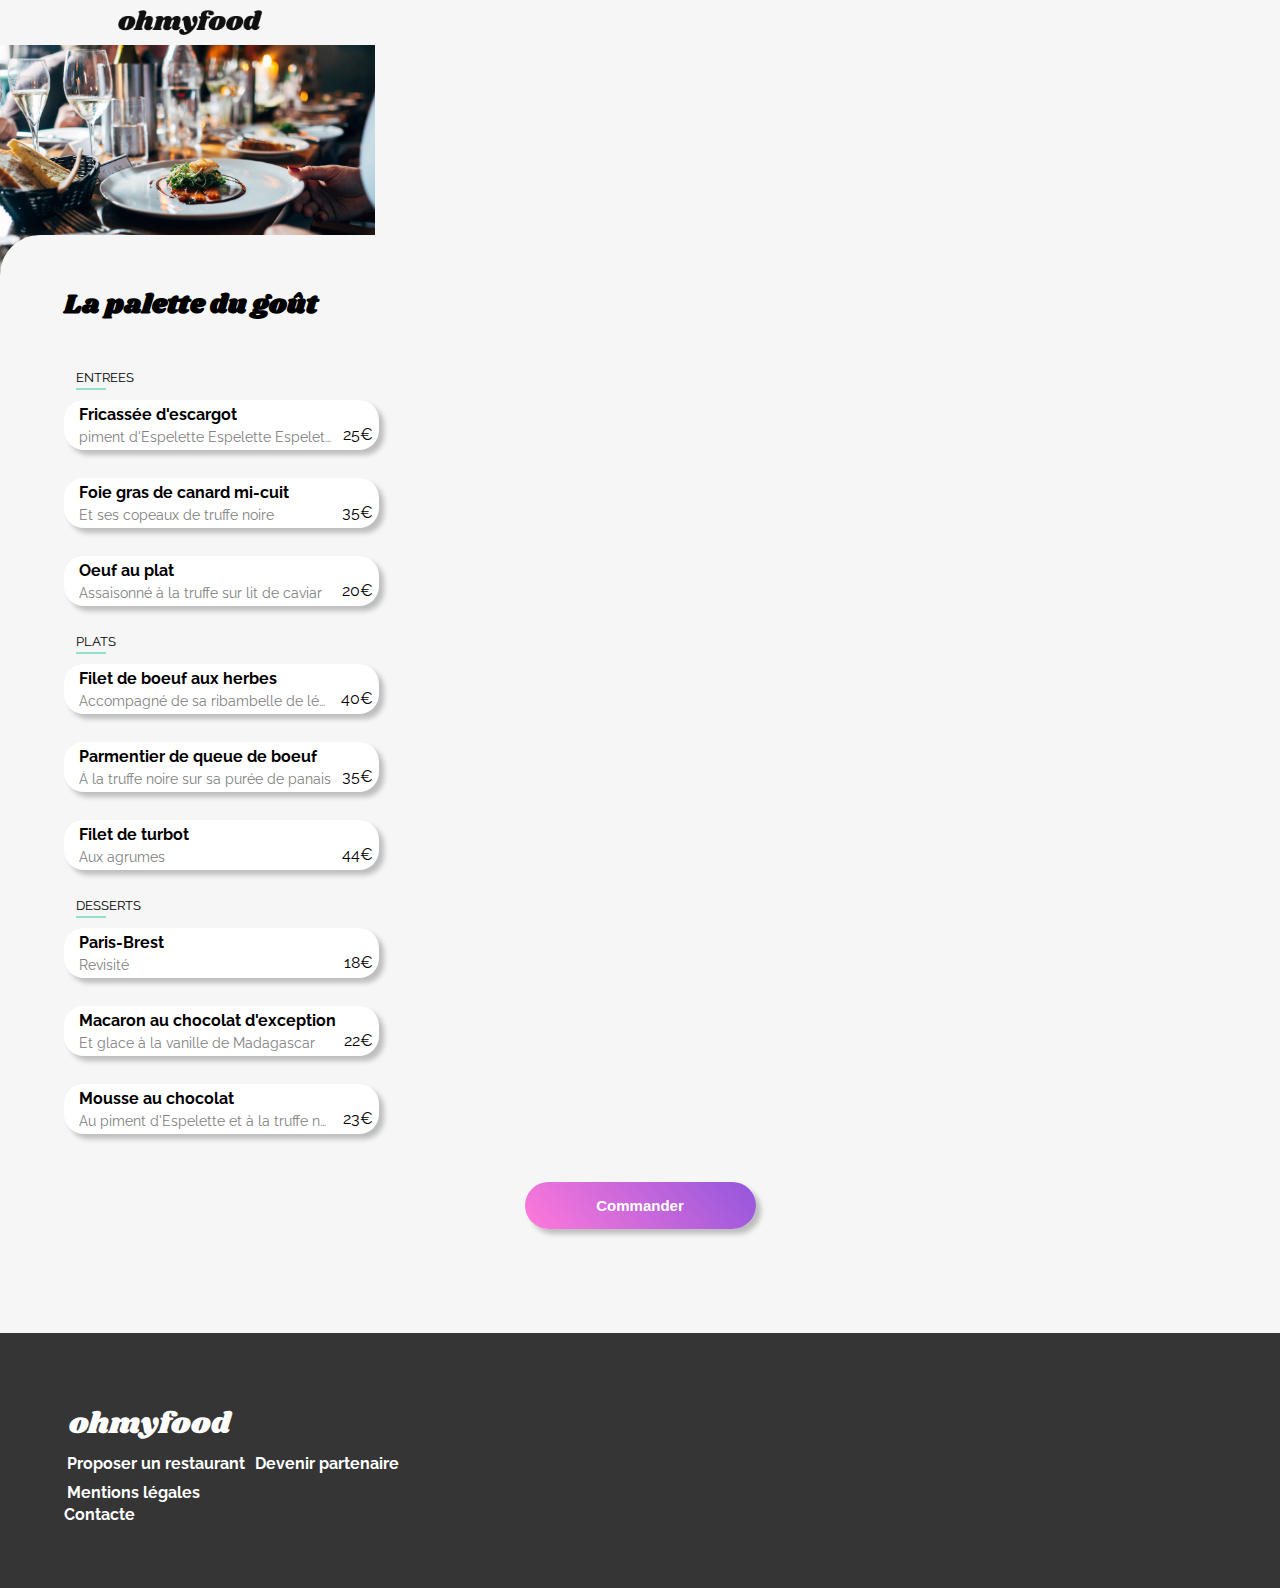
==== Menu1.html @ 6515b2a2 "Projet 3" ====
<!DOCTYPE html>
<html lang="fr">

<head>
    <meta charset="utf-8" />
    <link rel="stylesheet" href="css/style.css" />
    <title>A la Francaise</title>
    <link rel="stylesheet" href="https://use.fontawesome.com/releases/v5.15.1/css/all.css"
        integrity="sha384-vp86vTRFVJgpjF9jiIGPEEqYqlDwgyBgEF109VFjmqGmIY/Y4HV4d3Gp2irVfcrp" crossorigin="anonymous">
    <meta name="viewport" content="width=device-width, initial-scale=1.0">
</head>


<body>

    <main class="container-menu">

        <header>
            <div id="logo">
                <a href="index.html"> <i class="fas fa-arrow-left"></i></a>
                <img src="images/logo/ohmyfood.png" alt="logo ohmyfood">
            </div>
            <div class="image_resto">
                <img src="images/restaurants/jay-wennington-N_Y88TWmGwA-unsplash.jpg" alt="">
            </div>
        </header>

        <section id="Menu_restaurants">
            <div class="titre_menu">
                <h5>La palette du goût </h5><span><i class="far fa-heart"></i></i></span>
            </div>
            <div class="titre_entrees">
                <p>ENTREES</p>
            </div>

            <div class="box delay-1">
                <a href="#">
                    <div class="menu">
                        <div class="menu-container">
                            <div class="menu-info">
                                <div class="menu-info-details">
                                    <h3>Fricassée d'escargot </h3>
                                    <span>piment d'Espelette Espelette Espelette</span>
                                </div>
                                <div class="menu-info-prix">
                                    <span>25€</span>
                                </div>
                            </div>
                            <div class="menu-icon">
                                <i class="fas fa-check-circle"></i>
                            </div>
                        </div>
                    </div>
                </a>
            </div>

            <div class="box delay-2">
                <a href="#">
                    <div class="menu">
                        <div class="menu-container">
                            <div class="menu-info">
                                <div class="menu-info-details">
                                    <h3>Foie gras de canard mi-cuit</h3>
                                    <span>Et ses copeaux de truffe noire</span>
                                </div>
                                <div class="menu-info-prix">
                                    <span>35€</span>
                                </div>
                            </div>
                            <div class="menu-icon">
                                <i class="fas fa-check-circle"></i>
                            </div>
                        </div>
                    </div>
                </a>
            </div>

            <div class="box delay-3">
                <a href="#">
                    <div class="menu">
                        <div class="menu-container">
                            <div class="menu-info">
                                <div class="menu-info-details">
                                    <h3>Oeuf au plat</h3>
                                    <span>Assaisonné à la truffe sur lit de caviar</span>
                                </div>
                                <div class="menu-info-prix">
                                    <span>20€</span>
                                </div>
                            </div>
                            <div class="menu-icon">
                                <i class="fas fa-check-circle"></i>
                            </div>
                        </div>
                    </div>
                </a>
            </div>


            <div class="titre_entrees">
                <p>PLATS</p>
            </div>

            <div class="box delay-4">
                <a href="#">
                    <div class="menu">
                        <div class="menu-container">
                            <div class="menu-info">
                                <div class="menu-info-details">
                                    <h3>Filet de boeuf aux herbes</h3>
                                    <span>Accompagné de sa ribambelle de légumes</span>
                                </div>
                                <div class="menu-info-prix">
                                    <span>40€</span>
                                </div>
                            </div>
                            <div class="menu-icon">
                                <i class="fas fa-check-circle"></i>
                            </div>
                        </div>
                    </div>
                </a>
            </div>

            <div class="box delay-5">
                <a href="#">
                    <div class="menu">
                        <div class="menu-container">
                            <div class="menu-info">
                                <div class="menu-info-details">
                                    <h3>Parmentier de queue de boeuf</h3>
                                    <span>À la truffe noire sur sa purée de panais</span>
                                </div>
                                <div class="menu-info-prix">
                                    <span>35€</span>
                                </div>
                            </div>
                            <div class="menu-icon">
                                <i class="fas fa-check-circle"></i>
                            </div>
                        </div>
                    </div>
                </a>
            </div>

            <div class="box delay-6">
                <a href="#">
                    <div class="menu">
                        <div class="menu-container">
                            <div class="menu-info">
                                <div class="menu-info-details">
                                    <h3>Filet de turbot</h3>
                                    <span>Aux agrumes</span>
                                </div>
                                <div class="menu-info-prix">
                                    <span>44€</span>
                                </div>
                            </div>
                            <div class="menu-icon">
                                <i class="fas fa-check-circle"></i>
                            </div>
                        </div>
                    </div>
                </a>
            </div>



            <div class="titre_entrees">
                <p>DESSERTS</p>
            </div>

            <div class="box delay-7">
                <a href="#">
                    <div class="menu">
                        <div class="menu-container">
                            <div class="menu-info">
                                <div class="menu-info-details">
                                    <h3>Paris-Brest</h3>
                                    <span>Revisité</span>
                                </div>
                                <div class="menu-info-prix">
                                    <span>18€</span>
                                </div>
                            </div>
                            <div class="menu-icon">
                                <i class="fas fa-check-circle"></i>
                            </div>
                        </div>
                    </div>
                </a>
            </div>


            <div class="box delay-8">
                <a href="#">
                    <div class="menu">
                        <div class="menu-container">
                            <div class="menu-info">
                                <div class="menu-info-details">
                                    <h3>Macaron au chocolat d'exception </h3>
                                    <span>Et glace à la vanille de Madagascar</span>
                                </div>
                                <div class="menu-info-prix">
                                    <span>22€</span>
                                </div>
                            </div>
                            <div class="menu-icon">
                                <i class="fas fa-check-circle"></i>
                            </div>
                        </div>
                    </div>
                </a>
            </div>



            <div class="box delay-9">
                <a href="#">
                    <div class="menu">
                        <div class="menu-container">
                            <div class="menu-info">
                                <div class="menu-info-details">
                                    <h3>Mousse au chocolat </h3>
                                    <span>Au piment d'Espelette et à la truffe noire</span>
                                </div>
                                <div class="menu-info-prix">
                                    <span>23€</span>
                                </div>
                            </div>
                            <div class="menu-icon">
                                <i class="fas fa-check-circle"></i>
                            </div>
                        </div>
                    </div>
                </a>
            </div>

            <div class="button_commander">
                <input type="button_commander" value="Commander">
            </div>


        </section>


        <footer class="footer">
            <div class="logo_footer">
                <h9>ohmyfood</h9>
            </div>
            <div class="proposer_restaurant">
                <div class="logo_couvert">
                    <i class="fas fa-utensils"></i>
                </div>
                <h2>Proposer un restaurant</h2>

            </div>
            <div class="devenir_partenaire">
                <div class="logo_partenaire">
                    <i class="fa fa-hands-helping"></i>
                </div>
                <h2>Devenir partenaire</h2>

            </div>

            <div>
                <h4>Mentions légales</h4>
            </div>

            <div class="contact_mail">
                <a href="mailto:hello@openclassrooms.com"> Contacte </a>
            </div>

        </footer>

    </main>
</body>

</html>
---- css/style.css ----
/*Téléchargement de la police Raleway*/

@import url("https://fonts.googleapis.com/css2?family=Raleway:wght@300;600&display=swap");
@import url("https://fonts.googleapis.com/css2?family=Shrikhand&display=swap");

/*Animation Menu*/

@-webkit-keyframes fade-in {
    0% {
        opacity: 0;
    }
    100% {
        opacity: 1;
    }
}

@keyframes fade-in {
    0% {
        opacity: 0;
    }
    100% {
        opacity: 1;
    }
}

body {
    font-family: "Raleway", "Sans serif";
    margin: 0;
}

* {
    text-decoration: none;
}


/*Loader*/

.loader_bg {
    position: fixed;
    z-index: 999999;
    background: #fff;
    width: 100%;
    height: 100%;
}

.loader {
    border: 0 soild transparent;
    border-radius: 50%;
    width: 150px;
    height: 150px;
    position: absolute;
    top: calc(50vh - 75px);
    left: calc(50vw - 75px);
}

.loader:before,
.loader:after {
    content: "";
    border: 1em solid #9356dc;
    border-radius: 50%;
    width: inherit;
    height: inherit;
    position: absolute;
    top: 0;
    left: 0;
    animation: loader 2s linear infinite;
    opacity: 0;
}

.loader:before {
    animation-delay: 0.5s;
}

@keyframes loader {
    0% {
        transform: scale(0);
        opacity: 0;
    }
    50% {
        opacity: 1;
    }
    100% {
        transform: scale(1);
        opacity: 0;
    }
}


/*Header*/

#logo {
    width: 25px;
    height: 25px;
    padding: 10px;
    display: flex;
    padding-left: 118px;
}

.localisation {
    background-color: #eaeaea;
    display: flex;
    margin: auto;
}

.localisation .fa-map-marker-alt {
    position: relative;
    left: 110px;
    top: 10px;
}

.localisation p {
    text-align: center;
    margin: auto;
    padding: 10px;
    font-weight: bold;
}

#reservez_menu {
    background-color: rgb(245, 241, 241);
}

#reservez_menu h1 {
    text-align: center;
    font-size: 20px;
    padding-top: 25px;
    margin: 0px;
}

#reservez_menu p {
    text-align: center;
}


/*Button*/

.bouton_explorer_restaurants {
    text-align: center;
    padding-bottom: 20px;
}


/*revoir*/

input[type="button"] {
    border-radius: 40px;
    padding: 15px;
    background: linear-gradient(70deg, #ff79da, #9356dc);
    color: white;
    border: none;
    box-shadow: 5px 5px 5px rgb(190, 190, 190);
}

.bouton_explorer_restaurants :hover {
    opacity: 0.8;
}


/*Fonctionnement*/

#fonctionnement {
    padding: 0 5vw 5vw 5vw;
}

.titre_fonctionnement p {
    font-weight: bold;
    font-size: 20px;
    padding: 20px;
    padding-left: 10px;
}

.fonctionnement-bouton {
    display: flex;
    border-radius: 8px;
    background: #f6f6f6;
    border: none;
    box-shadow: 5px 5px 5px rgb(190, 190, 190);
    margin-bottom: 20px;
    padding-left: 70px;
}

.fonctionnement-bouton1 {
    display: flex;
    border-radius: 8px;
    background: #f5edff;
    border: none;
    box-shadow: 5px 5px 5px rgb(190, 190, 190);
    padding-bottom: 0px;
    margin-bottom: 0px;
    padding-left: 70px;
}

.fonctionnement-bouton1 p,
.fonctionnement-bouton p {
    font-weight: bold;
    padding-top: 10px;
}

.fonctionnement-bouton1 span,
.fonctionnement-bouton span {
    background-color: #9356dc;
    position: absolute;
    border-radius: 100px;
    left: 15px;
    padding: 4px;
}

.fa-store {
    color: #9356dc;
}

.fa-mobile-alt,
.fa-list-ul,
.fa-store {
    position: relative;
    top: 10px;
}


/*Restaurant*/

#carte_restaurants h2 {
    padding-left: 30px;
    padding-top: 30px;
}

.box_carte {
    border: 0px solid white;
    border-radius: 20px;
    background-color: white;
    max-width: 315px;
    max-height: 235px;
    margin-bottom: 28px;
    box-shadow: 5px 5px 5px rgb(190, 190, 190);
}

.lieu_contenu_1 {
    margin-top: -18px;
}

.photo_restaurants {
    object-fit: cover;
    width: 315px;
    height: 175px;
    border-top-left-radius: 20px;
    border-top-right-radius: 20px;
}

.container_item {
    margin-left: 30px;
    margin-right: 30px;
}

.titre_contenu h3 {
    padding-left: 10px;
    color: black;
}

.lieu_contenu .fa-heart,
.lieu_contenu_1 .fa-heart {
    position: relative;
    top: -40px;
    left: 260px;
    font-size: 25px;
    padding: 0%;
}


/*Animation heart*/

.fa-heart:hover {
    background: linear-gradient(50deg, #ff79da, #9356dc);
    -webkit-background-clip: text;
    -webkit-text-fill-color: transparent;
    font-weight: 900;
}

.titre_contenu span {
    position: relative;
    bottom: 200px;
    left: 235px;
    background-color: #99e2d0;
    padding: 5px;
    color: #007f5d;
    font-weight: bold;
    font-size: 14px;
    border-radius: 2px;
}

.titre_contenu {
    margin-top: -19px;
}



/*Footer*/

.logo_footer {
    font-size: 30px;
    font-family: "Shrikhand", "Sans serif";
    padding: 5px;
    margin: 0px;
}

.footer {
    background-color: #353535;
    color: white;
    padding: 5vw;
}

.contact_mail a {
    color: white;
    text-decoration: none;
    font-weight: bold;
}

.footer h2,
h4 {
    color: white;
    margin: 3px;
}

.footer h2 {
    font-size: 16px;
}

.devenir_partenaire,
.proposer_restaurant {
    display: inline-flex;
}


/*Haut page Menu */

.image_resto {
    display: flex;
    height: 250px;
}

#Menu_restaurants {
    position: relative;
    bottom: 40px;
    background-color: #f6f6f6;
    border-top-left-radius: 40px;
    border-top-right-radius: 40px;
    padding: 0 5vw 5vw 5vw;
}

h5 {
    margin-top: -20px;
    padding-top: 50px;
    font-size: 27px;
    font-family: "Shrikhand", "Sans serif";
}

p {
    display: flex;
    color: black;
    padding: 12px;
    margin: 0px;
    margin-top: 0px;
    padding-top: 0px;
    font-size: 13px;
}

input[type="button_commander"] {
    border-radius: 40px;
    padding: 15px;
    background: linear-gradient(50deg, #ff79da, #9356dc);
    color: white;
    border: none;
    box-shadow: 5px 5px 5px rgb(190, 190, 190);
    text-align: center;
    font-weight: bold;
    font-size: 15px;
    border: none;
}

.button_commander {
    text-align: center;
    align-items: center;
    padding-top: 20px;
}

.button_commander :hover {
    opacity: 0.7;
}

.titre_entrees {
    position: relative;
    margin-bottom: 10px;
}

.titre_entrees ::after {
    width: 30px;
    background-color: #92e0cd;
    content: "";
    position: absolute;
    height: 2px;
    bottom: 0;
}

.titre_entrees p {
    padding-bottom: 5px !important;
}

.fa-arrow-left {
    position: absolute;
    left: 20px;
    top: 15px;
    font-size: 20px;
    color: black;
}

.titre_menu .fa-heart {
    position: absolute;
    top: 57px;
    right: 40px;
    font-size: 25px;
}

.container-menu {
    background-color: #f6f6f6;
}

/* etiquette + animation */

.menu {
    border: 0px solid white;
    border-radius: 20px;
    background-color: white;
    max-width: 315px;
    margin-bottom: 28px;
    box-shadow: 5px 5px 5px rgb(190 190 190);
    overflow: hidden;
}

.menu-container {
    display: flex;
    position: relative;
    justify-content: space-between;
    align-items: center;
    width: 365px;
    height: 50px;
}

.menu-info {
    width: calc(100% - 50px);
    display: flex;
    justify-content: space-between;
    align-items: self-end;
}

.menu-info-details {
    height: 50px;
    display: flex;
    flex-direction: column;
    justify-content: space-evenly;
    padding-left: 15px;
    overflow: hidden;
}

.menu-info-details span {
    color: gray;
    font-size: 14px;
    white-space: nowrap;
    overflow: hidden;
    text-overflow: ellipsis;
    padding-right: 5px;
}

h3 {
    font-size: 16px;
    font-weight: bold;
    color: black;
    white-space: nowrap;
    overflow: hidden;
    text-overflow: ellipsis;
    padding: 0px;
}

.menu-info-details h3 {
    margin: 0;
}

.menu-info-prix {
    padding: 6px;
    color: black;
}

.menu:hover .menu-container {
    animation: slide-animate 1s;
    animation-fill-mode: forwards;
}

@keyframes slide-animate {
    0% {
        width: 365px;
    }
    100% {
        width: 315px;
    }
}

.menu-icon {
    width: 50px;
    height: 100%;
    display: grid;
    place-items: center;
    background-color: lightgreen;
    position: absolute;
    right: 0;
    border-top-right-radius: 20px;
    border-bottom-right-radius: 20px;
}

.menu-container:hover .menu-icon {
    right: 0;
}

.menu-container:hover .menu-icon i {
    -webkit-animation: rotate-in-center 0.2s cubic-bezier(0.25, 0.46, 0.45, 0.94) both;
    animation: rotate-in-center 0.2s cubic-bezier(0.25, 0.46, 0.45, 0.94) both;
    animation-delay: 0.25s;
    color: white;
}

.menu-container .menu-icon i {
    color: white;
    font-size: 20px;
}

@-webkit-keyframes rotate-in-center {
    0% {
        -webkit-transform: rotate(-180deg);
        transform: rotate(-180deg);
    }
    100% {
        -webkit-transform: rotate(0);
        transform: rotate(0);
    }
}

@keyframes rotate-in-center {
    0% {
        -webkit-transform: rotate(-180deg);
        transform: rotate(-180deg);
    }
    100% {
        -webkit-transform: rotate(0);
        transform: rotate(0);
    }
}

.menu-wrapper {
    position: relative;
    overflow: hidden;
}

.titre_etiquette h3 {
    white-space: nowrap;
    overflow: hidden;
    text-overflow: ellipsis;
}

.menu_contenu {
    display: flex;
}

.menu-wrapper:hover .menu_contenu .titre_etiquette h3 {
    animation: right-animate 1s;
    animation-fill-mode: forwards;
}

@keyframes right-animate {
    0% {
        width: 100%;
    }
    100% {
        width: calc(100% - 70px);
    }
}

.check-icon-wrapper {
    position: absolute;
    width: 50px;
    height: 100%;
    right: -100%;
    top: 0;
    display: grid;
    place-items: center;
    background-color: lightgreen;
    border-top-right-radius: 20px;
    border-bottom-right-radius: 20px;
    transition: 1s;
}

.menu-wrapper:hover .check-icon-wrapper {
    right: 0;
}

.menu-wrapper:hover .check-icon-wrapper i {
    -webkit-animation: rotate-in-center 0.2s cubic-bezier(0.25, 0.46, 0.45, 0.94) both;
    animation: rotate-in-center 0.2s cubic-bezier(0.25, 0.46, 0.45, 0.94) both;
    animation-delay: 0.7s;
    color: white;
}

.menu-wrapper .check-icon-wrapper i {
    color: white;
}

@-webkit-keyframes rotate-in-center {
    0% {
        -webkit-transform: rotate(-90deg);
        transform: rotate(-90deg);
    }
    100% {
        -webkit-transform: rotate(0);
        transform: rotate(0);
    }
}

@keyframes rotate-in-center {
    0% {
        -webkit-transform: rotate(-90deg);
        transform: rotate(-90deg);
    }
    100% {
        -webkit-transform: rotate(0);
        transform: rotate(0);
    }
}

/*Animation Menu Fade */

.box {
    animation: fade-in 1.2s cubic-bezier(0.39, 0.575, 0.565, 1) both;
}

.delay-1 {
    animation-delay: 0.1s;
}

.delay-2 {
    animation-delay: 0.3s;
}

.delay-3 {
    animation-delay: 0.5s;
}

.delay-4 {
    animation-delay: 0.7s;
}

.delay-5 {
    animation-delay: 0.9s;
}

.delay-6 {
    animation-delay: 1.1s;
}

.delay-7 {
    animation-delay: 1.3s;
}

.delay-8 {
    animation-delay: 1.5s;
}

.delay-9 {
    animation-delay: 1.7s;
}

.delay-10 {
    animation-delay: 0.6s;
}


/* Tablette */

@media (min-width: 768px) and (max-width: 1024px) {
    .container_item {
        padding-left: 30px;
        column-count: 2;
        padding-bottom: 92px;
        padding-top: 50px;
    }
    #logo {
        position: relative;
        left: 220px;
    }
    .titre_reservez_menu p {
        position: relative;
        left: 195px;
    }
    #Menu_restaurants {
        padding-left: 300px;
    }
    .image_resto {
        padding-left: 270px;
    }
    #fonctionnement {
        padding: 0 30vw 2vw 30vw;
    }
    .titre_fonctionnement p {
        padding-left: 73px;
    }
    .fonctionnement-bouton1 span,
    .fonctionnement-bouton span {
        left: 235px;
    }
}


/* Oridnateur */

@media (min-width: 1281px) {
    .container_item {
        padding-left: 204px;
        column-count: 2;
        padding-bottom: 92px;
        padding-top: 50px;
    }
    #logo {
        position: relative;
        left: 530px;
    }
    .titre_reservez_menu p {
        position: relative;
        left: 503px;
    }
    .image_resto {
        padding-left: 522px;
    }
    #Menu_restaurants {
        padding-left: 544px;
    }
    .button_commander {
        position: relative;
        right: 255px;
    }
    #fonctionnement {
        padding: 0 38vw 2vw 38vw;
    }
    .titre_fonctionnement p {
        padding-left: 78px;
    }
    .fonctionnement-bouton1 span,
    .fonctionnement-bouton span {
        left: 543px;
    }
}
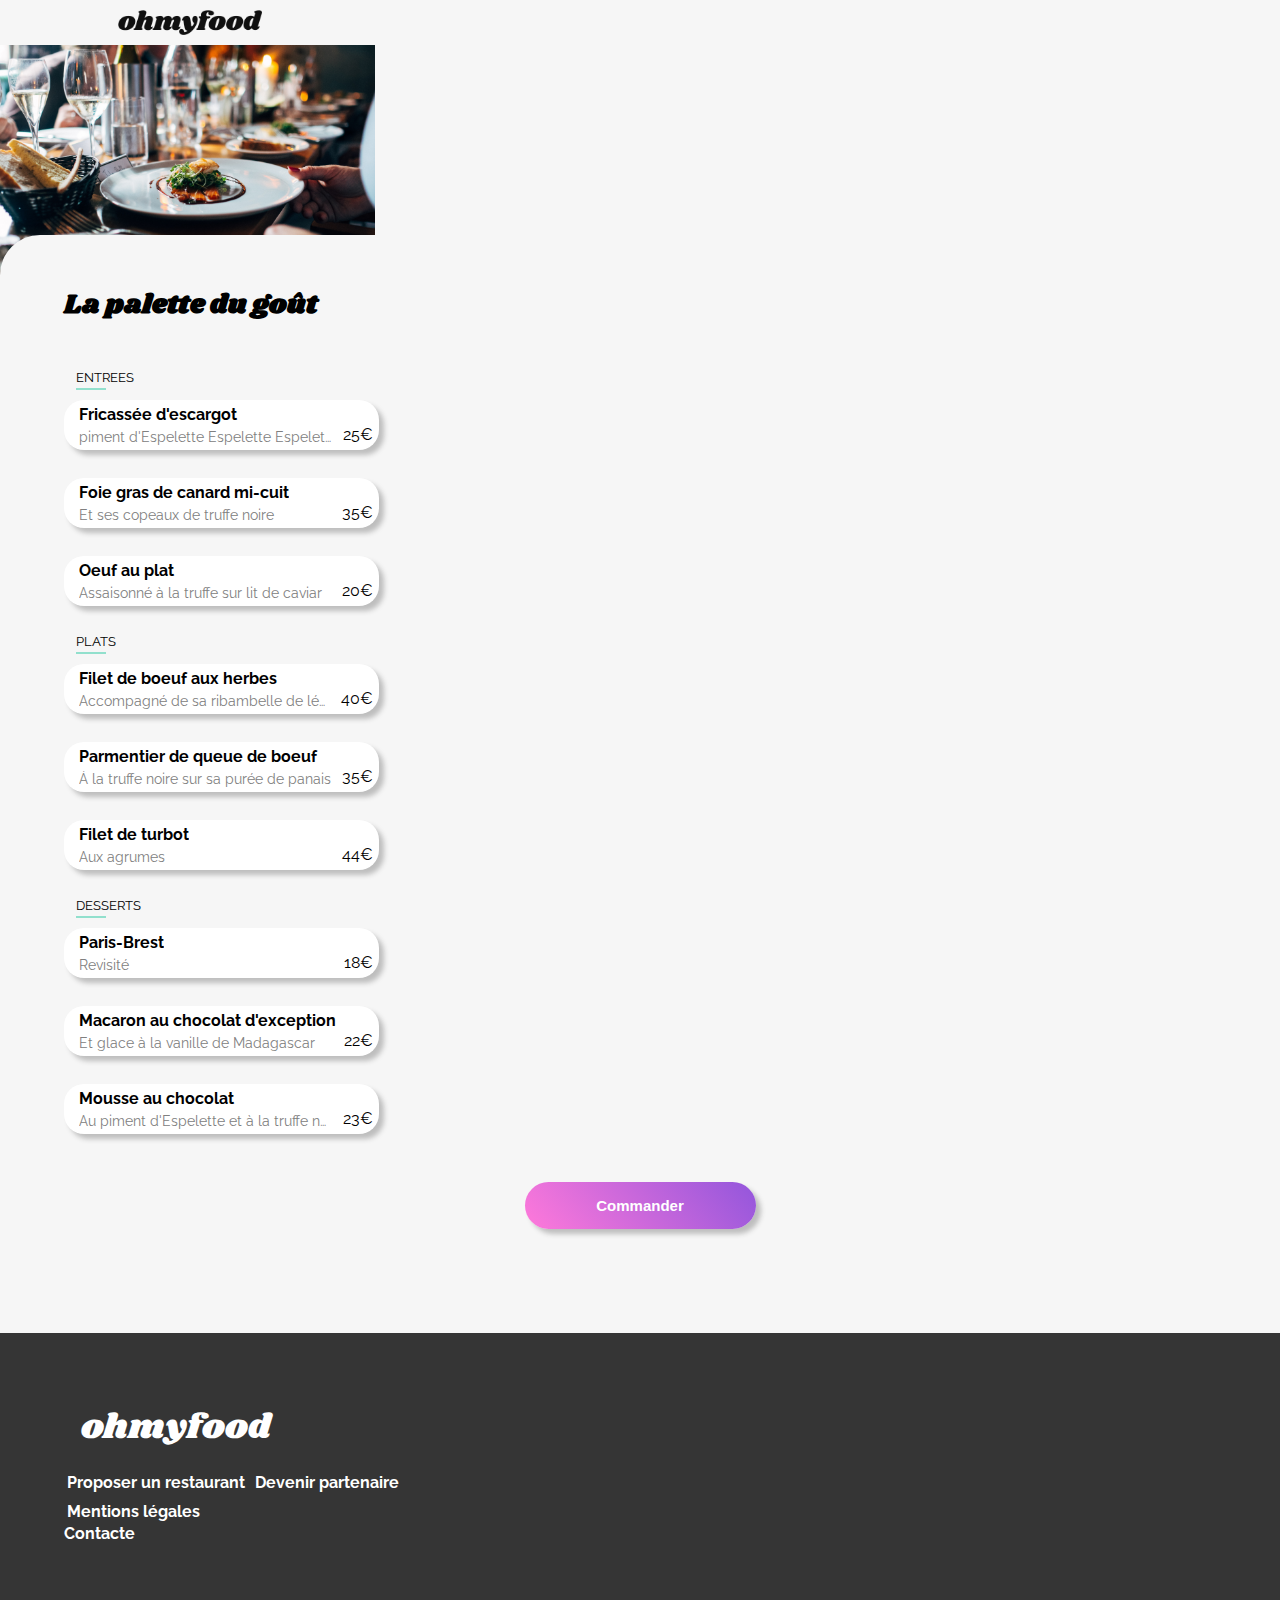
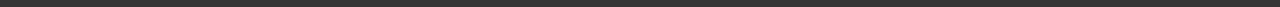
==== commit a93b4752: "W3C Page Menu" ====
--- a/Menu1.html
+++ b/Menu1.html
@@ -27,7 +27,7 @@
 
         <section id="Menu_restaurants">
             <div class="titre_menu">
-                <h5>La palette du goût </h5><span><i class="far fa-heart"></i></i></span>
+                <h5>La palette du goût </h5><span><i class="far fa-heart"></i></span>
             </div>
             <div class="titre_entrees">
                 <p>ENTREES</p>
@@ -246,7 +246,7 @@
 
         <footer class="footer">
             <div class="logo_footer">
-                <h9>ohmyfood</h9>
+                <p>ohmyfood</p>
             </div>
             <div class="proposer_restaurant">
                 <div class="logo_couvert">
--- a/css/style.css
+++ b/css/style.css
@@ -323,6 +323,11 @@
     font-size: 16px;
 }
 
+.logo_footer p {
+    font-size: 35px;
+    color: white;
+}
+
 .devenir_partenaire,
 .proposer_restaurant {
     display: inline-flex;
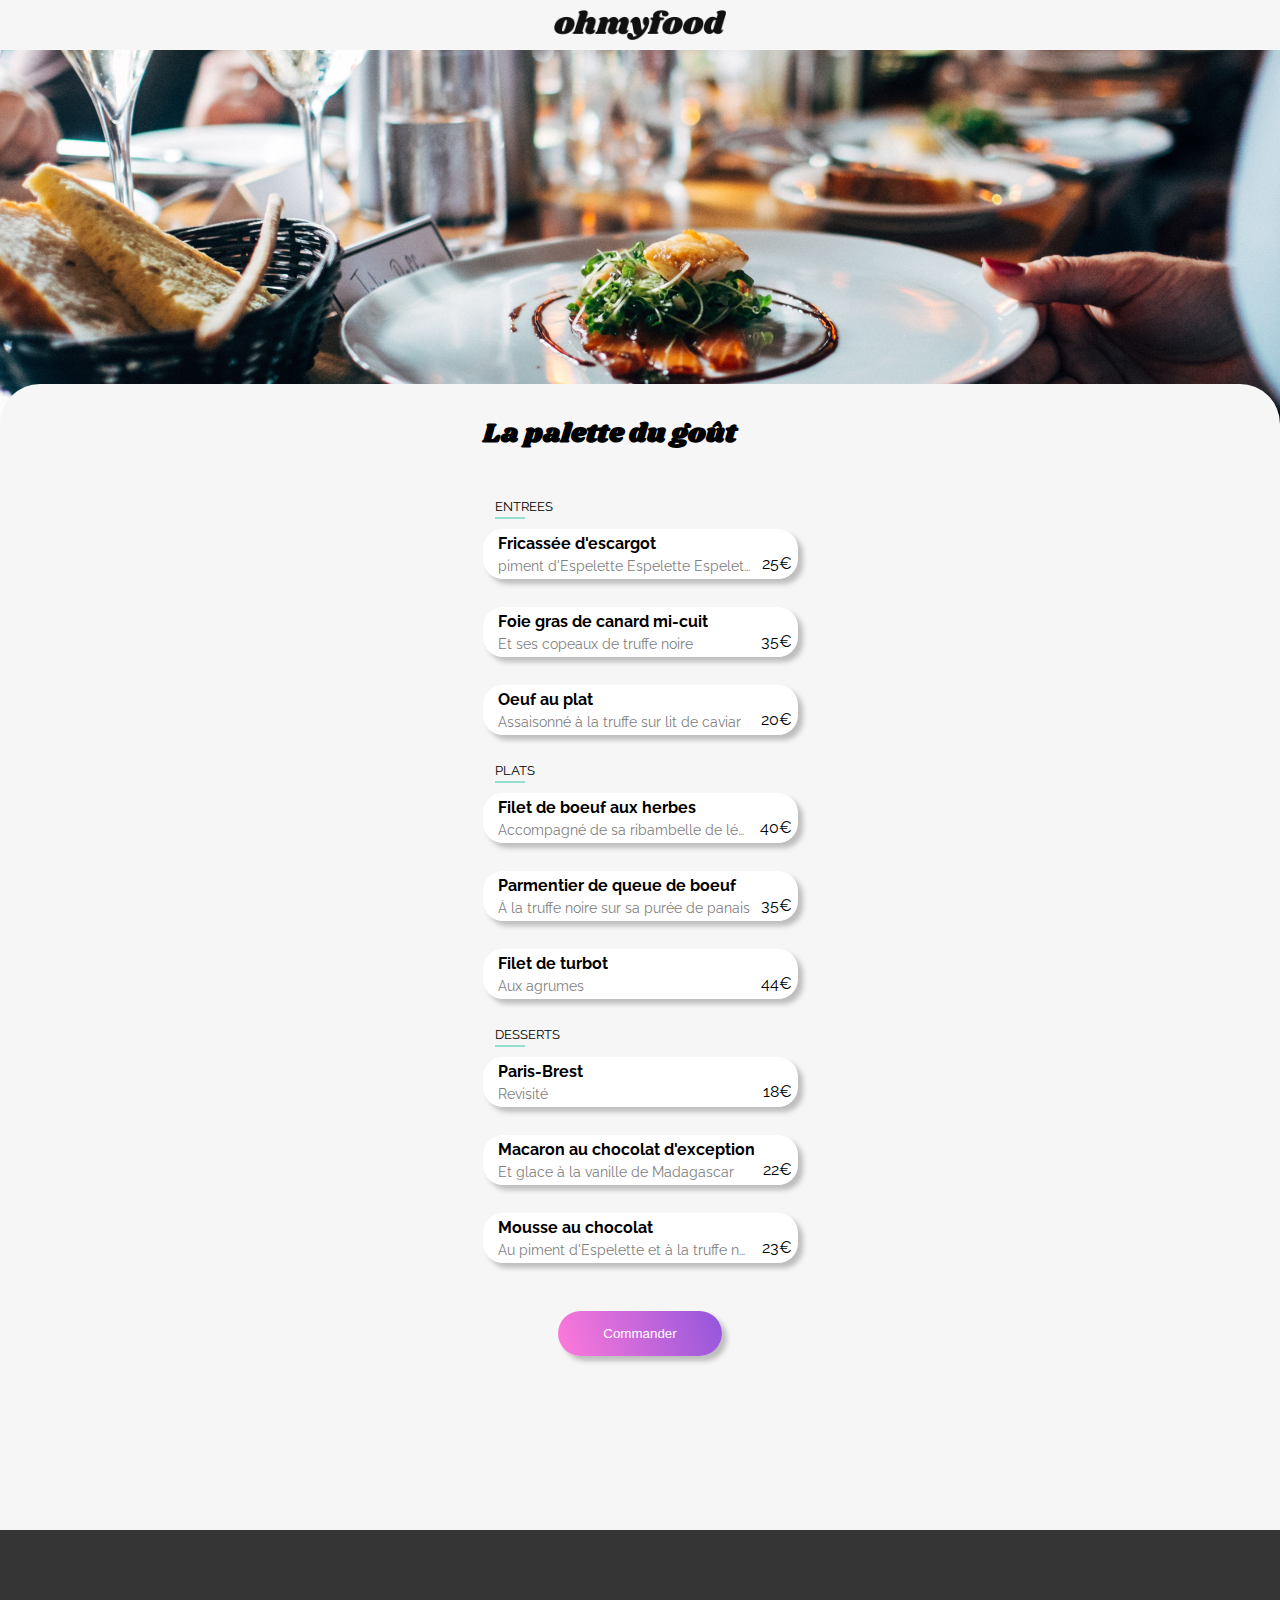
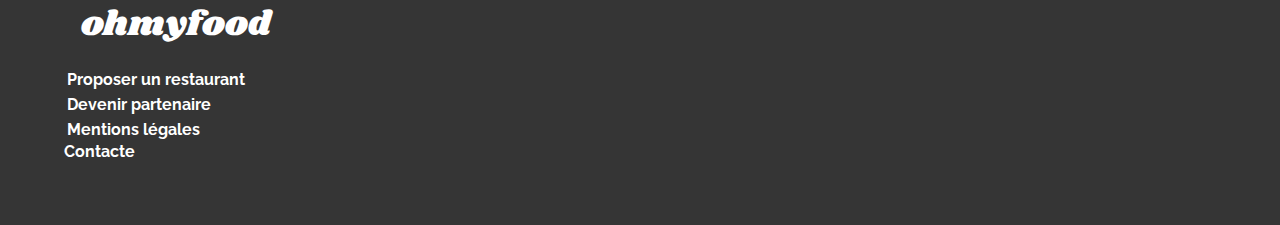
==== commit 01fed17d: "Fix W3C et fonctionnement" ====
--- a/Menu1.html
+++ b/Menu1.html
@@ -237,7 +237,7 @@
             </div>
 
             <div class="button_commander">
-                <input type="button_commander" value="Commander">
+                <input type="button" value="Commander">
             </div>
 
 
--- a/css/style.css
+++ b/css/style.css
@@ -9,6 +9,7 @@
     0% {
         opacity: 0;
     }
+
     100% {
         opacity: 1;
     }
@@ -18,6 +19,7 @@
     0% {
         opacity: 0;
     }
+
     100% {
         opacity: 1;
     }
@@ -34,6 +36,7 @@
 
 
 /*Loader*/
+
 
 .loader_bg {
     position: fixed;
@@ -63,56 +66,84 @@
     position: absolute;
     top: 0;
     left: 0;
-    animation: loader 2s linear infinite;
+    animation: loader 2s linear;
     opacity: 0;
 }
 
 .loader:before {
-    animation-delay: 0.5s;
-}
+    animation-delay: 0.5s;  
+}
+
 
 @keyframes loader {
     0% {
         transform: scale(0);
         opacity: 0;
     }
+
     50% {
         opacity: 1;
     }
+
     100% {
         transform: scale(1);
         opacity: 0;
     }
 }
 
+.loader_bg {
+    animation:2s loader_bg forwards;
+}
+
+
+@keyframes loader_bg {
+
+    0% {
+        opacity: 1;
+    }
+
+
+    100% {
+        display: none;
+        z-index: -10;
+    }
+}
+ 
 
 /*Header*/
 
 #logo {
-    width: 25px;
-    height: 25px;
+    height: 100%;
     padding: 10px;
     display: flex;
-    padding-left: 118px;
+    align-items: center;
+    justify-content: center;
+    object-fit: cover;
+}
+
+#logo img {
+    height: 30px;
 }
 
 .localisation {
     background-color: #eaeaea;
     display: flex;
     margin: auto;
+    justify-content: center;
 }
 
 .localisation .fa-map-marker-alt {
-    position: relative;
-    left: 110px;
-    top: 10px;
+    display: flex;
+    align-items: center;
 }
 
 .localisation p {
     text-align: center;
-    margin: auto;
     padding: 10px;
     font-weight: bold;
+    display: flex;
+    align-items: center;
+    justify-content: center;
 }
 
 #reservez_menu {
@@ -128,6 +159,11 @@
 
 #reservez_menu p {
     text-align: center;
+    padding: 4px 4px;
+    display: flex;
+    flex-wrap: nowrap;
+    justify-content: center;
+    font-size: 10px;
 }
 
 
@@ -138,8 +174,6 @@
     padding-bottom: 20px;
 }
 
-
-/*revoir*/
 
 input[type="button"] {
     border-radius: 40px;
@@ -148,6 +182,8 @@
     color: white;
     border: none;
     box-shadow: 5px 5px 5px rgb(190, 190, 190);
+    padding-left: 45px;
+    padding-right: 45px;
 }
 
 .bouton_explorer_restaurants :hover {
@@ -155,17 +191,32 @@
 }
 
 
+
+
 /*Fonctionnement*/
 
+.bouton_fonctionnement {
+    display: block;
+    position: static;
+    width: 262px;
+}
+
 #fonctionnement {
-    padding: 0 5vw 5vw 5vw;
-}
-
-.titre_fonctionnement p {
+    display: flex;
+    flex-direction: column;
+    align-content: stretch;
+    justify-content: center;
+    align-items: stretch;
+    padding: 50px;
+    align-items: center;
+}
+
+.titre_fonctionnement h2 {
     font-weight: bold;
     font-size: 20px;
     padding: 20px;
     padding-left: 10px;
+    text-align: center;
 }
 
 .fonctionnement-bouton {
@@ -173,20 +224,25 @@
     border-radius: 8px;
     background: #f6f6f6;
     border: none;
-    box-shadow: 5px 5px 5px rgb(190, 190, 190);
+    box-shadow: 5px 5px 5px rgb(190 190 190);
     margin-bottom: 20px;
-    padding-left: 70px;
+    justify-content: center;
+    align-items: center;
 }
 
 .fonctionnement-bouton1 {
     display: flex;
     border-radius: 8px;
-    background: #f5edff;
+    background: #f6f6f6;
     border: none;
-    box-shadow: 5px 5px 5px rgb(190, 190, 190);
-    padding-bottom: 0px;
-    margin-bottom: 0px;
-    padding-left: 70px;
+    box-shadow: 5px 5px 5px rgb(190 190 190);
+    margin-bottom: 20px;
+    align-items: center;
+    justify-content: center;
+}
+
+.fonctionnement-bouton1:hover{
+    background: #F5EDFF;
 }
 
 .fonctionnement-bouton1 p,
@@ -198,39 +254,39 @@
 .fonctionnement-bouton1 span,
 .fonctionnement-bouton span {
     background-color: #9356dc;
-    position: absolute;
-    border-radius: 100px;
-    left: 15px;
-    padding: 4px;
-}
-
-.fa-store {
-    color: #9356dc;
-}
-
-.fa-mobile-alt,
-.fa-list-ul,
-.fa-store {
     position: relative;
-    top: 10px;
-}
-
+    left: -36px;
+    padding: 5px;
+    color: white;
+    width: 13px;
+    border-radius: 20px;
+    text-align: center;
+    display: table;
+    font-size: 10px;
+}
 
 /*Restaurant*/
 
 #carte_restaurants h2 {
     padding-left: 30px;
     padding-top: 30px;
+}
+
+#carte_restaurants {
+    align-items: center;
+    flex-wrap: wrap;
+    flex-direction: column;
+    align-content: center;
 }
 
 .box_carte {
     border: 0px solid white;
     border-radius: 20px;
     background-color: white;
-    max-width: 315px;
-    max-height: 235px;
     margin-bottom: 28px;
     box-shadow: 5px 5px 5px rgb(190, 190, 190);
+    width: 100%;
+    height: 229px;
 }
 
 .lieu_contenu_1 {
@@ -239,10 +295,10 @@
 
 .photo_restaurants {
     object-fit: cover;
-    width: 315px;
     height: 175px;
     border-top-left-radius: 20px;
     border-top-right-radius: 20px;
+    width: 100%;
 }
 
 .container_item {
@@ -253,30 +309,24 @@
 .titre_contenu h3 {
     padding-left: 10px;
     color: black;
+    padding-top: 5px;
+    margin-bottom: 0px
 }
 
 .lieu_contenu .fa-heart,
 .lieu_contenu_1 .fa-heart {
+    color: black;
+    display: flex;
+    justify-content: flex-end;
+    font-size: 25px;
     position: relative;
-    top: -40px;
-    left: 260px;
-    font-size: 25px;
-    padding: 0%;
-}
-
-
-/*Animation heart*/
-
-.fa-heart:hover {
-    background: linear-gradient(50deg, #ff79da, #9356dc);
-    -webkit-background-clip: text;
-    -webkit-text-fill-color: transparent;
-    font-weight: 900;
+    bottom: 45px;
+    right: 10px;
 }
 
 .titre_contenu span {
     position: relative;
-    bottom: 200px;
+    bottom: 190px;
     left: 235px;
     background-color: #99e2d0;
     padding: 5px;
@@ -290,7 +340,14 @@
     margin-top: -19px;
 }
 
-
+/*Animation heart*/
+
+.fa-heart:hover {
+    background: linear-gradient(50deg, #ff79da, #9356dc);
+    -webkit-background-clip: text;
+    -webkit-text-fill-color: transparent;
+    font-weight: 900;
+}
 
 /*Footer*/
 
@@ -305,6 +362,7 @@
     background-color: #353535;
     color: white;
     padding: 5vw;
+    display: grid;
 }
 
 .contact_mail a {
@@ -336,18 +394,22 @@
 
 /*Haut page Menu */
 
-.image_resto {
-    display: flex;
-    height: 250px;
+.image_resto img {
+    width: 100%;
+    object-fit: cover;
+    max-height: 440px;
 }
 
 #Menu_restaurants {
     position: relative;
-    bottom: 40px;
+    bottom: 110px;
     background-color: #f6f6f6;
     border-top-left-radius: 40px;
     border-top-right-radius: 40px;
     padding: 0 5vw 5vw 5vw;
+    display: grid;
+    align-items: center;
+    justify-content: center;
 }
 
 h5 {
@@ -369,10 +431,9 @@
 
 input[type="button_commander"] {
     border-radius: 40px;
-    padding: 15px;
+    padding: 12px;
     background: linear-gradient(50deg, #ff79da, #9356dc);
     color: white;
-    border: none;
     box-shadow: 5px 5px 5px rgb(190, 190, 190);
     text-align: center;
     font-weight: bold;
@@ -416,11 +477,16 @@
     color: black;
 }
 
+.titre_menu{
+    display: flex;
+    justify-content: space-between;
+    align-items: baseline;
+}
+
 .titre_menu .fa-heart {
-    position: absolute;
-    top: 57px;
-    right: 40px;
+    display: grid;
     font-size: 25px;
+    justify-content: end;
 }
 
 .container-menu {
@@ -501,6 +567,7 @@
     0% {
         width: 365px;
     }
+
     100% {
         width: 315px;
     }
@@ -539,6 +606,7 @@
         -webkit-transform: rotate(-180deg);
         transform: rotate(-180deg);
     }
+
     100% {
         -webkit-transform: rotate(0);
         transform: rotate(0);
@@ -550,6 +618,7 @@
         -webkit-transform: rotate(-180deg);
         transform: rotate(-180deg);
     }
+
     100% {
         -webkit-transform: rotate(0);
         transform: rotate(0);
@@ -580,6 +649,7 @@
     0% {
         width: 100%;
     }
+
     100% {
         width: calc(100% - 70px);
     }
@@ -604,9 +674,9 @@
 }
 
 .menu-wrapper:hover .check-icon-wrapper i {
-    -webkit-animation: rotate-in-center 0.2s cubic-bezier(0.25, 0.46, 0.45, 0.94) both;
-    animation: rotate-in-center 0.2s cubic-bezier(0.25, 0.46, 0.45, 0.94) both;
-    animation-delay: 0.7s;
+    -webkit-animation: rotate-in-center 0.8s cubic-bezier(0.25, 0.46, 0.45, 0.94) both;
+    animation: rotate-in-center 0.8s cubic-bezier(0.25, 0.46, 0.45, 0.94) both;
+    animation-delay: 0.9s;
     color: white;
 }
 
@@ -619,22 +689,13 @@
         -webkit-transform: rotate(-90deg);
         transform: rotate(-90deg);
     }
+
     100% {
         -webkit-transform: rotate(0);
         transform: rotate(0);
     }
 }
 
-@keyframes rotate-in-center {
-    0% {
-        -webkit-transform: rotate(-90deg);
-        transform: rotate(-90deg);
-    }
-    100% {
-        -webkit-transform: rotate(0);
-        transform: rotate(0);
-    }
-}
 
 /*Animation Menu Fade */
 
@@ -685,36 +746,23 @@
 
 /* Tablette */
 
-@media (min-width: 768px) and (max-width: 1024px) {
+@media (min-width: 768px) and (max-width: 1281px) {
     .container_item {
-        padding-left: 30px;
         column-count: 2;
         padding-bottom: 92px;
         padding-top: 50px;
     }
-    #logo {
-        position: relative;
-        left: 220px;
-    }
+
     .titre_reservez_menu p {
-        position: relative;
         left: 195px;
     }
-    #Menu_restaurants {
-        padding-left: 300px;
-    }
-    .image_resto {
-        padding-left: 270px;
-    }
-    #fonctionnement {
-        padding: 0 30vw 2vw 30vw;
-    }
-    .titre_fonctionnement p {
-        padding-left: 73px;
-    }
-    .fonctionnement-bouton1 span,
-    .fonctionnement-bouton span {
-        left: 235px;
+
+    .box_carte{
+        max-width: 462px;
+    }
+
+    #carte_restaurants{
+        display: flex;
     }
 }
 
@@ -723,37 +771,23 @@
 
 @media (min-width: 1281px) {
     .container_item {
-        padding-left: 204px;
         column-count: 2;
         padding-bottom: 92px;
         padding-top: 50px;
-    }
-    #logo {
-        position: relative;
-        left: 530px;
-    }
+         margin-left: 175px;
+        margin-right: 175px;
+       
+    }
+
     .titre_reservez_menu p {
-        position: relative;
         left: 503px;
     }
-    .image_resto {
-        padding-left: 522px;
-    }
-    #Menu_restaurants {
-        padding-left: 544px;
-    }
-    .button_commander {
-        position: relative;
-        right: 255px;
-    }
-    #fonctionnement {
-        padding: 0 38vw 2vw 38vw;
-    }
-    .titre_fonctionnement p {
-        padding-left: 78px;
-    }
-    .fonctionnement-bouton1 span,
-    .fonctionnement-bouton span {
-        left: 543px;
-    }
-}
+
+    .box_carte{
+        max-width: 462px;
+    }
+
+    #carte_restaurants{
+        display: flex;
+    }
+}